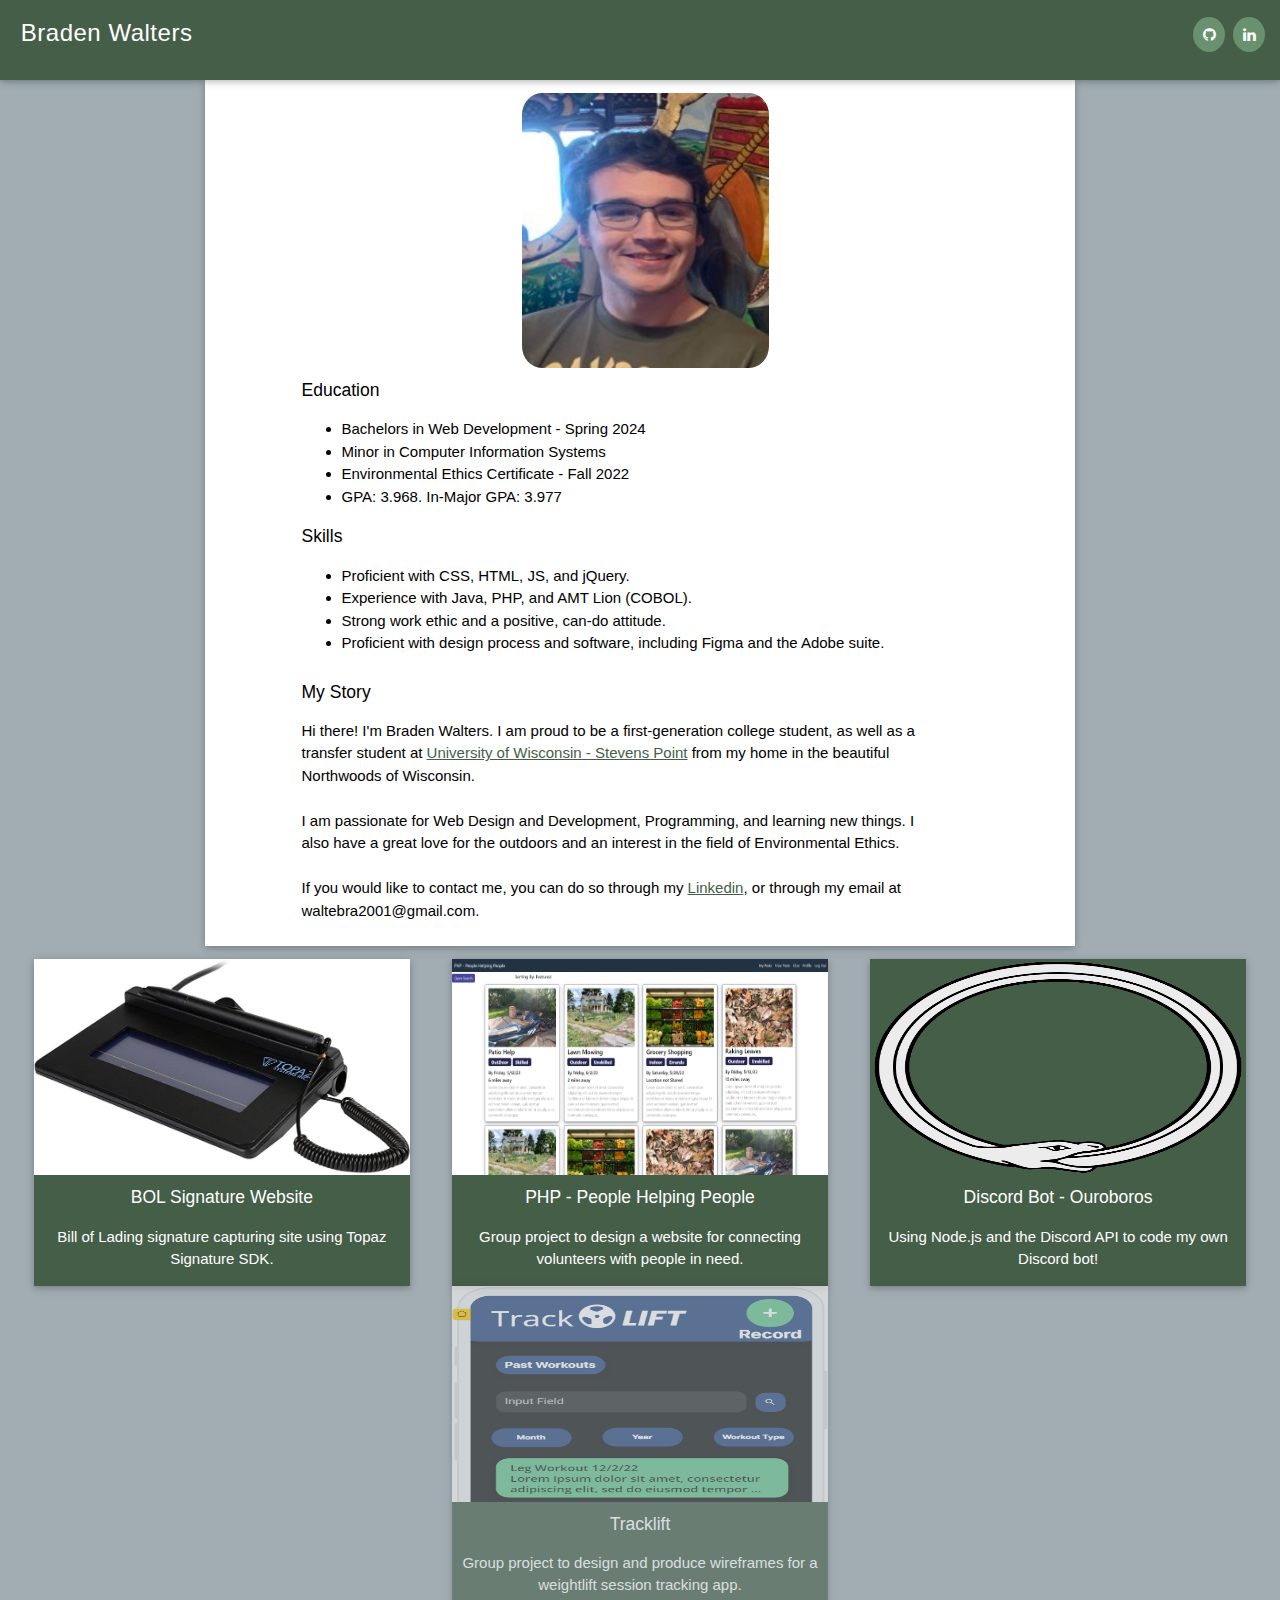
==== index.html @ 5bcd6ee5 "Updated Home Page" ====
<!DOCTYPE html>
    <html lang="en">
        <head>
            <meta charset="utf-8">
            <meta name="description" content="Personal Website">
            <meta name="author" content="Braden Walters">
            <meta name="viewport" content="width=device-width, initial-scale=1">
            <link rel="stylesheet" href="css/styles.css">
            <link rel="stylesheet" href="css/medium.css">
            <link rel="stylesheet" href="css/mobile.css">
            <link rel="stylesheet" href="css/colors.css">
            <!-- Add icon library -->
            <link rel="stylesheet" href="https://cdnjs.cloudflare.com/ajax/libs/font-awesome/4.7.0/css/font-awesome.min.css">
            <title>Braden Walters</title>
        </head>

        <body class="content-bg">
                <div class="navbar-div secondary-bg shadow">
                    <div class="container">
                        <a class="navbar-item navbar-brand primary" href="index.html">Braden Walters</a>
                        <div class="navbar-links">
                            <a href="https://github.com/waltebra" class="fa navbar-item fa-github primary" target="_blank"></a>
                            <a href="https://www.linkedin.com/in/braden-w-1715b9231/" class="fa navbar-item fa-linkedin primary" target="_blank"></a>
                        </div>
                    </div>
                </div> <!--END OF NAVBAR-->

            <main>
                <div id="about" class="content">
                    <div class="container about center primary-bg shadow">
                        <div class="about-blurb">
                            <div class="big-picture center">
                                <img src="img/placeholder_headshot.JPG" class="headshot" alt="A picture of me">
                            </div>
                        </div>

                        <div class="about-blurb" id="education">
                            <h3>Education</h3>
                            <ul>
                                <li>Bachelors in Web Development - Spring 2024</li>
                                <li>Minor in Computer Information Systems</li>
                                <li>Environmental Ethics Certificate - Fall 2022</li>
                                <li>GPA: 3.968. In-Major GPA: 3.977</li>
                            </ul>
                            <h3>Skills</h3>
                            <ul>
                                <li>Proficient with CSS, HTML, JS, and jQuery.</li>
                                <li>Experience with Java, PHP, and AMT Lion (COBOL).</li>
                                <li>Strong work ethic and a positive, can-do attitude.</li>
                                <li>Proficient with design process and software, including Figma and the Adobe suite.</li>
                            </ul>
                        </div>

                        <div class="about-blurb" id="mystory">
                            <h3>My Story</h3>
                            <p>Hi there! I'm Braden Walters. I am proud to be a first-generation college student, as well as a transfer student at <a href="https://www.uwsp.edu/" class="secondary underline">
                                University of Wisconsin - Stevens Point</a> from my home in the beautiful Northwoods of Wisconsin. 
                                <br>
                                <br>
                                I am passionate for Web Design and Development, Programming, and learning new things. I also have a great love for the outdoors and an interest in the field of Environmental Ethics.
                                <br>
                                <br>
                                If you would like to contact me, you can do so through my <a href="https://www.linkedin.com/in/braden-w-1715b9231/" class="secondary underline"> Linkedin</a>, 
                                or through my email at waltebra2001@gmail.com.</p>
                        </div>
                    </div>
                </div> <!--END OF ABOUT-->

                            <div class="row">
                                <div class="quarter secondary-bg primary shadow" id="bol" onclick="window.location.assign('./portfolio/bolsign.html')">
                                    <div class="quarter-image-div">
                                        <img src="img/topaz-signpad.jpg" alt="A Topaz T-S460 Signature Capture Pad." class="quarter-image">
                                    </div>
                                    <h3>BOL Signature Website</h3>
                                    <p>Bill of Lading signature capturing site using Topaz Signature SDK.</p>
                                </div>

                                <div class="quarter secondary-bg primary shadow" id="php" onclick="window.location.assign('./portfolio/php.html')">
                                    <div class="quarter-image-div">
                                        <img src="img/php.png" alt="A Mockup of a website People Helping People." class="quarter-image">
                                    </div>
                                    <h3>PHP - People Helping People</h3>
                                    <p>Group project to design a website for connecting volunteers with people in need.</p>
                                </div>

                                <div class="quarter secondary-bg primary shadow" id="discord" onclick="window.location.assign('./portfolio/discordbot.html')">
                                    <div class="quarter-image-div">
                                        <img src="img/Ouroboros.png" class="quarter-image"  alt="A stylized image of an Ouroboros snake.">
                                    </div>
                                    <h3>Discord Bot - Ouroboros</h3>
                                    <p>Using Node.js and the Discord API to code my own Discord bot!</p>
                                </div>

                                <div class="quarter secondary-bg primary shadow inactive" id="tracklift" onclick="window.location.assign('./portfolio/temp.html')">
                                    <div class="quarter-image-div">
                                        <img src="img/tracklift-thumbnail.png" alt="A Mockup of an app titled Track Lift." class="quarter-image">
                                    </div>
                                    <h3>Tracklift</h3>
                                    <p>Group project to design and produce wireframes for a weightlift session tracking app.</p>
                                </div>
                            </div>

                                
            </main>

                <script src="https://code.jquery.com/jquery-3.6.4.js" integrity="sha256-a9jBBRygX1Bh5lt8GZjXDzyOB+bWve9EiO7tROUtj/E=" crossorigin="anonymous"></script>
                <script src="js/script.js"></script>
        </body>
    </html>
---- css/styles.css ----
/*STYLES FOR WHOLE PAGE ELEMENTS */
* {
    box-sizing: border-box;
}

body {
    display: block;
    font-family: Arial, sans-serif;
    font-size: 15px;
    line-height: 1.5;
    margin: 0;
}

h1, h2, h3, h4, h5, h6 {
    font-family: "Segoe UI",Arial,sans-serif;
    font-weight: 400;
    margin: 1vh 0;
}

p {
    max-width: 74ch;
}

img {
    width:100%;
    height: 100%;
}

div {
    display: block;
}

a:link { 
    text-decoration: none; 
}

a:visited { 
    text-decoration: none; 
}

a:active {
     text-decoration: none; 
}

/*STYLES FOR THE NAVBAR*/
.navbar-div {
    margin: 0 0;
    position: relative;
    min-height: 80px;
    letter-spacing: .04vw;
    
    padding-bottom: 1.2vw;
    padding-top: 1.2vw;
}

.navbar-header {
    float: left;
    width: auto;
}

.navbar-brand {
    font-size: 24px;
}

.navbar-item {
    padding: 10px;
}

.navbar-links {
    float: right;
    margin-right: 1vw;
}

.fa {
    width: 32px;
    text-align: center;
    text-decoration: none;
    margin: 2px 2px;
    border-radius: 50%;
    background: #6A916F;
    color: #1A1A1A;
}

/*STYLES FOR THE ABOUT DIV*/
.big-picture    {
    width: 36%;
    min-width: 200px;
    height: 32vh;
    padding-top: 1vw;
}

.headshot {
    border-radius: 8%;
}

.about-blurb {
    width: 28%;
    height: 100%;
    display: inline-block;
    margin: 0vw 1vw;
}

.about {
    display:    flex;
    flex-wrap: wrap; 
    justify-content: space-around;
    padding-bottom: 1vh !important;
}

/*STYLES FOR THE PORTFOLIO DIV */
.row {
    padding: 0px 1vw 1vw 1vw;
    margin-top: 1vw;
    text-align: center;
    display:    flex;
    flex-wrap: wrap; 
    justify-content: space-around;
}

.quarter {
    float: left;
    text-align: center;
    width: 20%;
}

.quarter-image-div {
    width: 100%;
    height: 24vh;
}

.quarter:hover {
    box-shadow: 0.8em 0.8em 0.12em #5FDE70;
}

/*STYLES FOR THE PORTFOLIO PAGES*/
.left {
    display: flex;
}

.right {
    display: flex;
    flex-wrap: wrap;
}

.section-title {
    margin-bottom: 0;
}

.section-card {
    text-align: center;
    width: 100%;
    padding-top: 1vw;
}

.section-img {
    width: 90%;
    height: 28vh;
}

.section-text {
    margin-top: 1vh;
    padding-top: 0;
}

.section-content {
    display: grid; 
    grid-template-columns: 1fr 1fr; 
    gap: 1vw; 
}

/*REUSABLE CLASSES*/
.shadow {
    box-shadow: 0 2px 5px 0 rgba(0,0,0,0.16), 0 2px 10px 0 rgba(0,0,0,0.12);
}

.content {
    width: 100%;
    padding-left: 16%;
    padding-right: 16%;
}

.center {
    margin: 0 auto;
}

.container {
    padding-right: 0.84w;
    padding-left: 0.84vw;
    padding-bottom: 0.16vh;
    margin-right: auto;
    margin-left: auto;
}

.inactive {
    opacity: 60%;
}

a.underline {
    text-decoration: underline;
}
---- css/medium.css ----
/*Adjusts Elements for Medium Screens*/
@media screen and (min-width: 768px) and (max-width: 1440px) {
    .quarter {
        width: 30%;
    }

    /*PORTFOLIO ARTICLE ELEMENTS*/
    .left {
        width: 100%;
    }

    .right {
        width: 100%;
    }

    .section-content {
        display: block;
    } 

    .section-img {
        width: 60%;
        height: 24vh;
    }

    /*ABOUT DIV ELEMENTS*/
    .about-blurb {
        width: 80%;
        margin: 0 auto;
        display: block;
    }
}
---- css/mobile.css ----
/*Adjusts elements for small screens*/
@media screen and (max-width: 767px) {
    /*PORTFOLIO CARD ELEMENTS*/
    .row {
        display: grid;
    }

    .quarter {
        margin: 1vw auto;
        width: 85%;
    }

    /*PORTFOLIO ARTICLE ELEMENTS*/
    .left {
        width: 100%;
    }

    .right {
        width: 100%;
    }

    .section-content {
        display: block;
    } 

    /*ABOUT DIV ELEMENTS*/
    .about-blurb {
        width: 88%;
        margin: 0 auto;
        display: block;
    }
}
---- css/colors.css ----
/*ELEMENT COLORS*/

.primary {
    color: #FFFFFF;
}

.secondary {
    color: #455E48;
}

.secondary-light {
    color: #A2DEAA;
}

.accent {
    color: #5FDE70;
}

/*BACKGROUND COLORS*/

.primary-bg {
    background-color: #FFFFFF;
}

.secondary-bg {
    background-color: #455E48;
}

.secondary-light-bg {
    background-color: #A2DEAA;
}

.accent-bg {
    background-color: #5FDE70;
}

.content-bg {
    background-color: #A1ACB3;
}
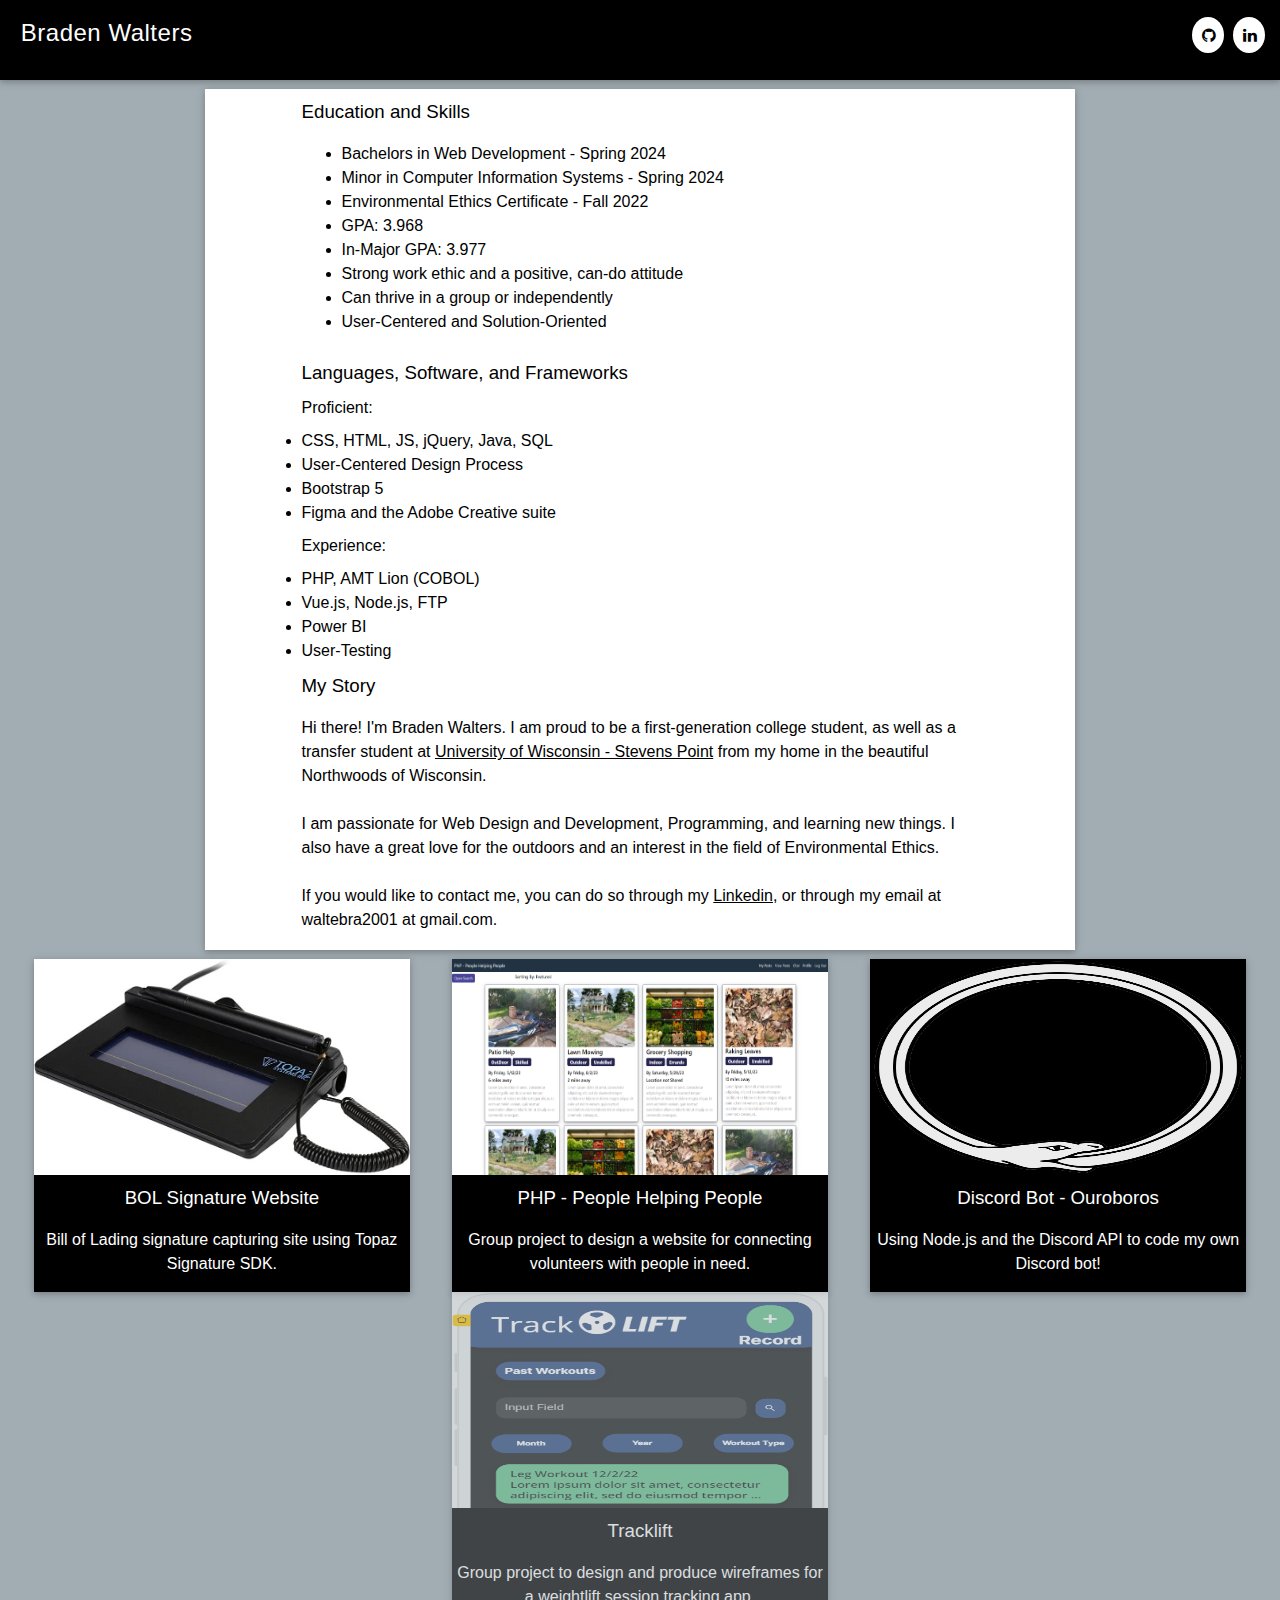
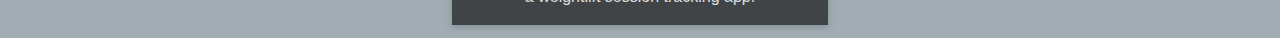
==== commit 26c6d136: "Updating colors, removing photo" ====
--- a/index.html
+++ b/index.html
@@ -19,8 +19,8 @@
                     <div class="container">
                         <a class="navbar-item navbar-brand primary" href="index.html">Braden Walters</a>
                         <div class="navbar-links">
-                            <a href="https://github.com/waltebra" class="fa navbar-item fa-github primary" target="_blank"></a>
-                            <a href="https://www.linkedin.com/in/braden-w-1715b9231/" class="fa navbar-item fa-linkedin primary" target="_blank"></a>
+                            <a href="https://github.com/waltebra" class="fa navbar-item fa-github secondary" target="_blank"></a>
+                            <a href="https://www.linkedin.com/in/braden-w-1715b9231/" class="fa navbar-item fa-linkedin secondary" target="_blank"></a>
                         </div>
                     </div>
                 </div> <!--END OF NAVBAR-->
@@ -28,26 +28,33 @@
             <main>
                 <div id="about" class="content">
                     <div class="container about center primary-bg shadow">
-                        <div class="about-blurb">
-                            <div class="big-picture center">
-                                <img src="img/placeholder_headshot.JPG" class="headshot" alt="A picture of me">
-                            </div>
+                        <div class="about-blurb" id="education">
+                            <h3>Education and Skills</h3>
+                            <ul>
+                                <li>Bachelors in Web Development - Spring 2024</li>
+                                <li>Minor in Computer Information Systems - Spring 2024</li>
+                                <li>Environmental Ethics Certificate - Fall 2022</li>
+                                <li>GPA: 3.968 </li>
+                                <li>In-Major GPA: 3.977</li>
+                                <li>Strong work ethic and a positive, can-do attitude</li>
+                                <li>Can thrive in a group or independently</li>
+                                <li>User-Centered and Solution-Oriented</li>
+                            </ul>
                         </div>
 
-                        <div class="about-blurb" id="education">
-                            <h3>Education</h3>
-                            <ul>
-                                <li>Bachelors in Web Development - Spring 2024</li>
-                                <li>Minor in Computer Information Systems</li>
-                                <li>Environmental Ethics Certificate - Fall 2022</li>
-                                <li>GPA: 3.968. In-Major GPA: 3.977</li>
-                            </ul>
-                            <h3>Skills</h3>
-                            <ul>
-                                <li>Proficient with CSS, HTML, JS, and jQuery.</li>
-                                <li>Experience with Java, PHP, and AMT Lion (COBOL).</li>
-                                <li>Strong work ethic and a positive, can-do attitude.</li>
-                                <li>Proficient with design process and software, including Figma and the Adobe suite.</li>
+                        <div class="about-blurb" id="skills">
+                            <h3>Languages, Software, and Frameworks</h3>
+                                <h4>Proficient:</h4>
+                                <li>CSS, HTML, JS, jQuery, Java, SQL</li>
+                                <li>User-Centered Design Process</li>
+                                <li>Bootstrap 5</li>
+                                <li>Figma and the Adobe Creative suite</li>
+
+                                <h4>Experience:</h4>
+                                <li>PHP, AMT Lion (COBOL)</li>
+                                <li>Vue.js, Node.js, FTP </li>
+                                <li>Power BI</li>
+                                <li>User-Testing</li>
                             </ul>
                         </div>
 
@@ -61,7 +68,7 @@
                                 <br>
                                 <br>
                                 If you would like to contact me, you can do so through my <a href="https://www.linkedin.com/in/braden-w-1715b9231/" class="secondary underline"> Linkedin</a>, 
-                                or through my email at waltebra2001@gmail.com.</p>
+                                or through my email at waltebra2001 at gmail.com.</p>
                         </div>
                     </div>
                 </div> <!--END OF ABOUT-->
@@ -98,10 +105,22 @@
                                     <h3>Tracklift</h3>
                                     <p>Group project to design and produce wireframes for a weightlift session tracking app.</p>
                                 </div>
-                            </div>
+                            </div>  
+            </main>
 
-                                
-            </main>
+            <!--
+            <footer>
+                <div class="navbar-div accent-bg shadow">
+                    <div class="container">
+                        <a class="navbar-item navbar-brand primary" href="index.html">Looking for consulting?</a>
+                        <div class="navbar-links">
+                            <a href="https://github.com/waltebra" class="fa navbar-item fa-github secondary" target="_blank"></a>
+                            <a href="https://www.linkedin.com/in/braden-w-1715b9231/" class="fa navbar-item fa-linkedin secondary" target="_blank"></a>
+                        </div>
+                    </div>
+                </div>
+            </footer>
+        -->
 
                 <script src="https://code.jquery.com/jquery-3.6.4.js" integrity="sha256-a9jBBRygX1Bh5lt8GZjXDzyOB+bWve9EiO7tROUtj/E=" crossorigin="anonymous"></script>
                 <script src="js/script.js"></script>
--- a/css/styles.css
+++ b/css/styles.css
@@ -6,7 +6,7 @@
 body {
     display: block;
     font-family: Arial, sans-serif;
-    font-size: 15px;
+    font-size: 16px;
     line-height: 1.5;
     margin: 0;
 }
@@ -77,8 +77,8 @@
     text-decoration: none;
     margin: 2px 2px;
     border-radius: 50%;
-    background: #6A916F;
-    color: #1A1A1A;
+    background: #FFFFFF;
+    color: #000000;
 }
 
 /*STYLES FOR THE ABOUT DIV*/
@@ -104,13 +104,11 @@
     display:    flex;
     flex-wrap: wrap; 
     justify-content: space-around;
-    padding-bottom: 1vh !important;
 }
 
 /*STYLES FOR THE PORTFOLIO DIV */
 .row {
     padding: 0px 1vw 1vw 1vw;
-    margin-top: 1vw;
     text-align: center;
     display:    flex;
     flex-wrap: wrap; 
@@ -177,6 +175,7 @@
     width: 100%;
     padding-left: 16%;
     padding-right: 16%;
+    margin: 1vh 0 1vh;
 }
 
 .center {
--- a/css/colors.css
+++ b/css/colors.css
@@ -5,7 +5,7 @@
 }
 
 .secondary {
-    color: #455E48;
+    color: #000000;
 }
 
 .secondary-light {
@@ -23,7 +23,7 @@
 }
 
 .secondary-bg {
-    background-color: #455E48;
+    background-color: #000000;
 }
 
 .secondary-light-bg {
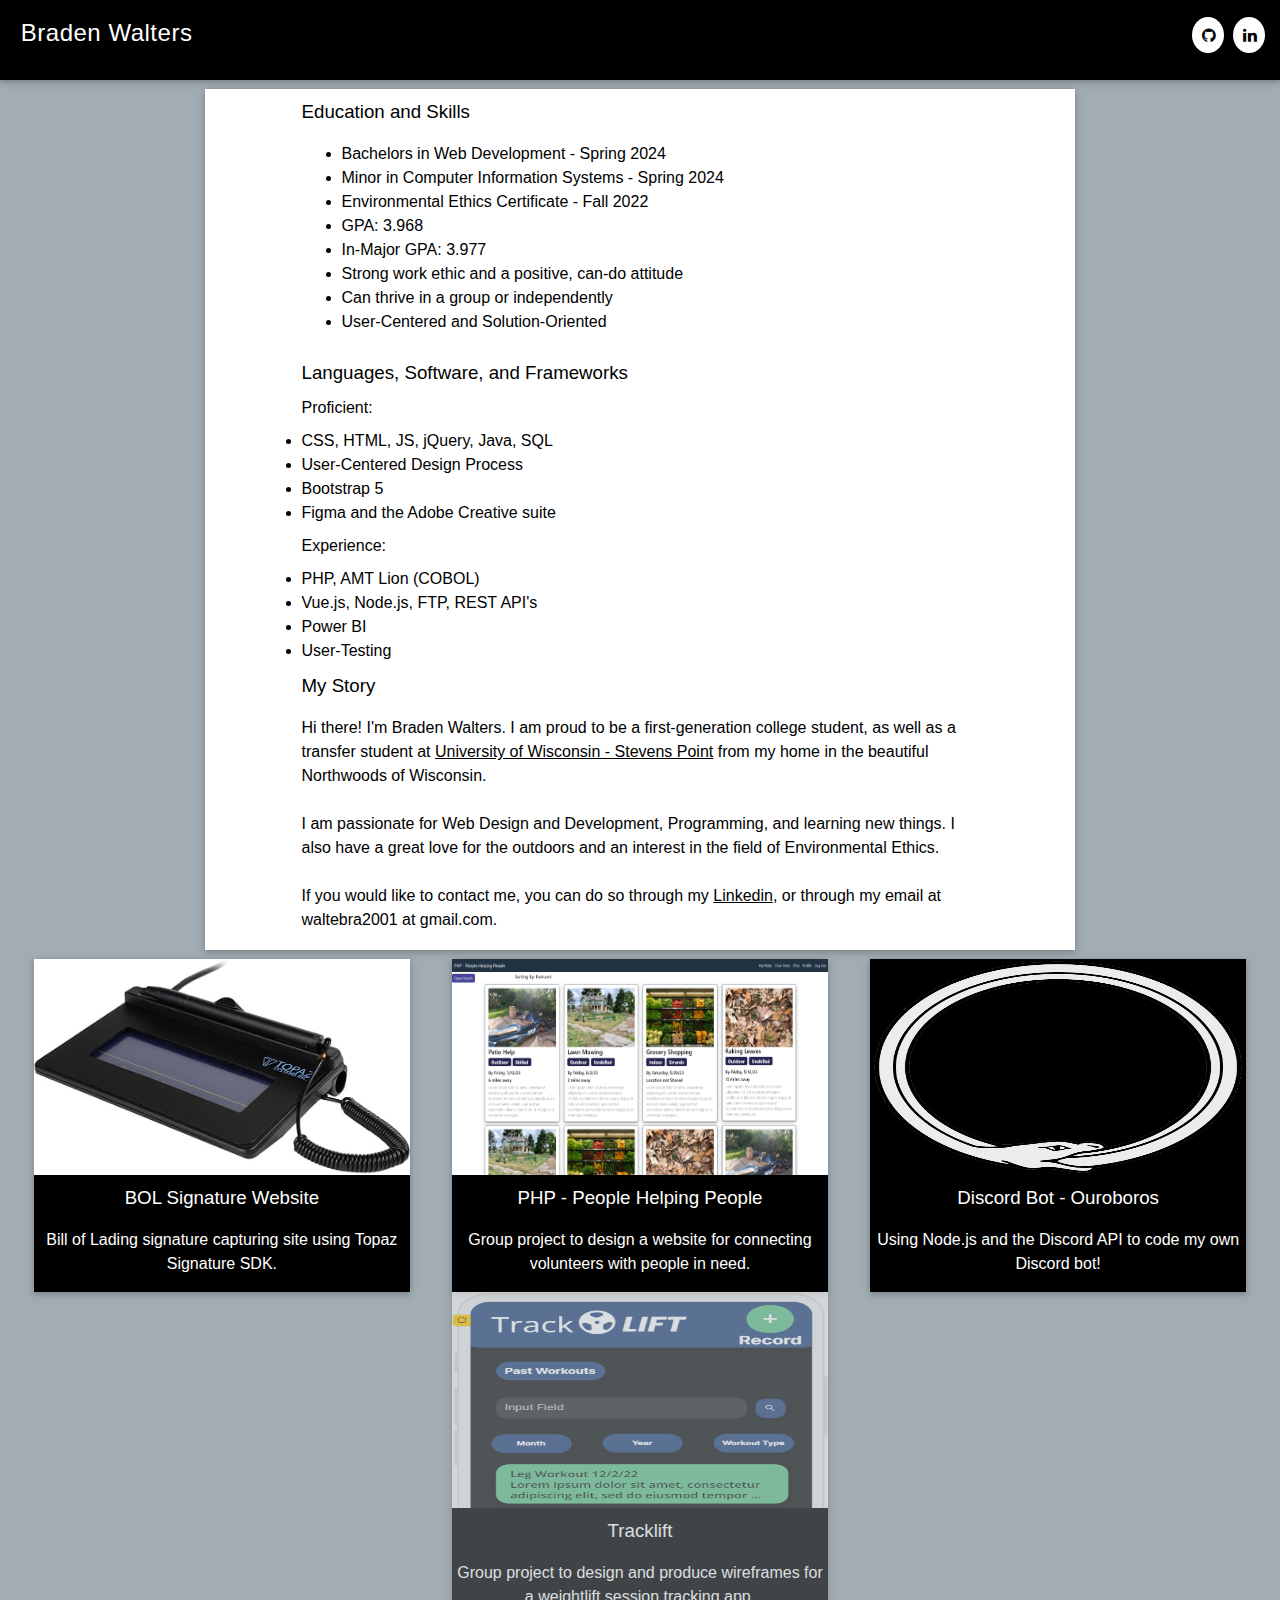
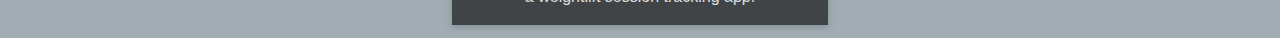
==== commit 8cfa7bb2: "Added REST to software skills" ====
--- a/index.html
+++ b/index.html
@@ -52,7 +52,7 @@
 
                                 <h4>Experience:</h4>
                                 <li>PHP, AMT Lion (COBOL)</li>
-                                <li>Vue.js, Node.js, FTP </li>
+                                <li>Vue.js, Node.js, FTP, REST API's</li>
                                 <li>Power BI</li>
                                 <li>User-Testing</li>
                             </ul>
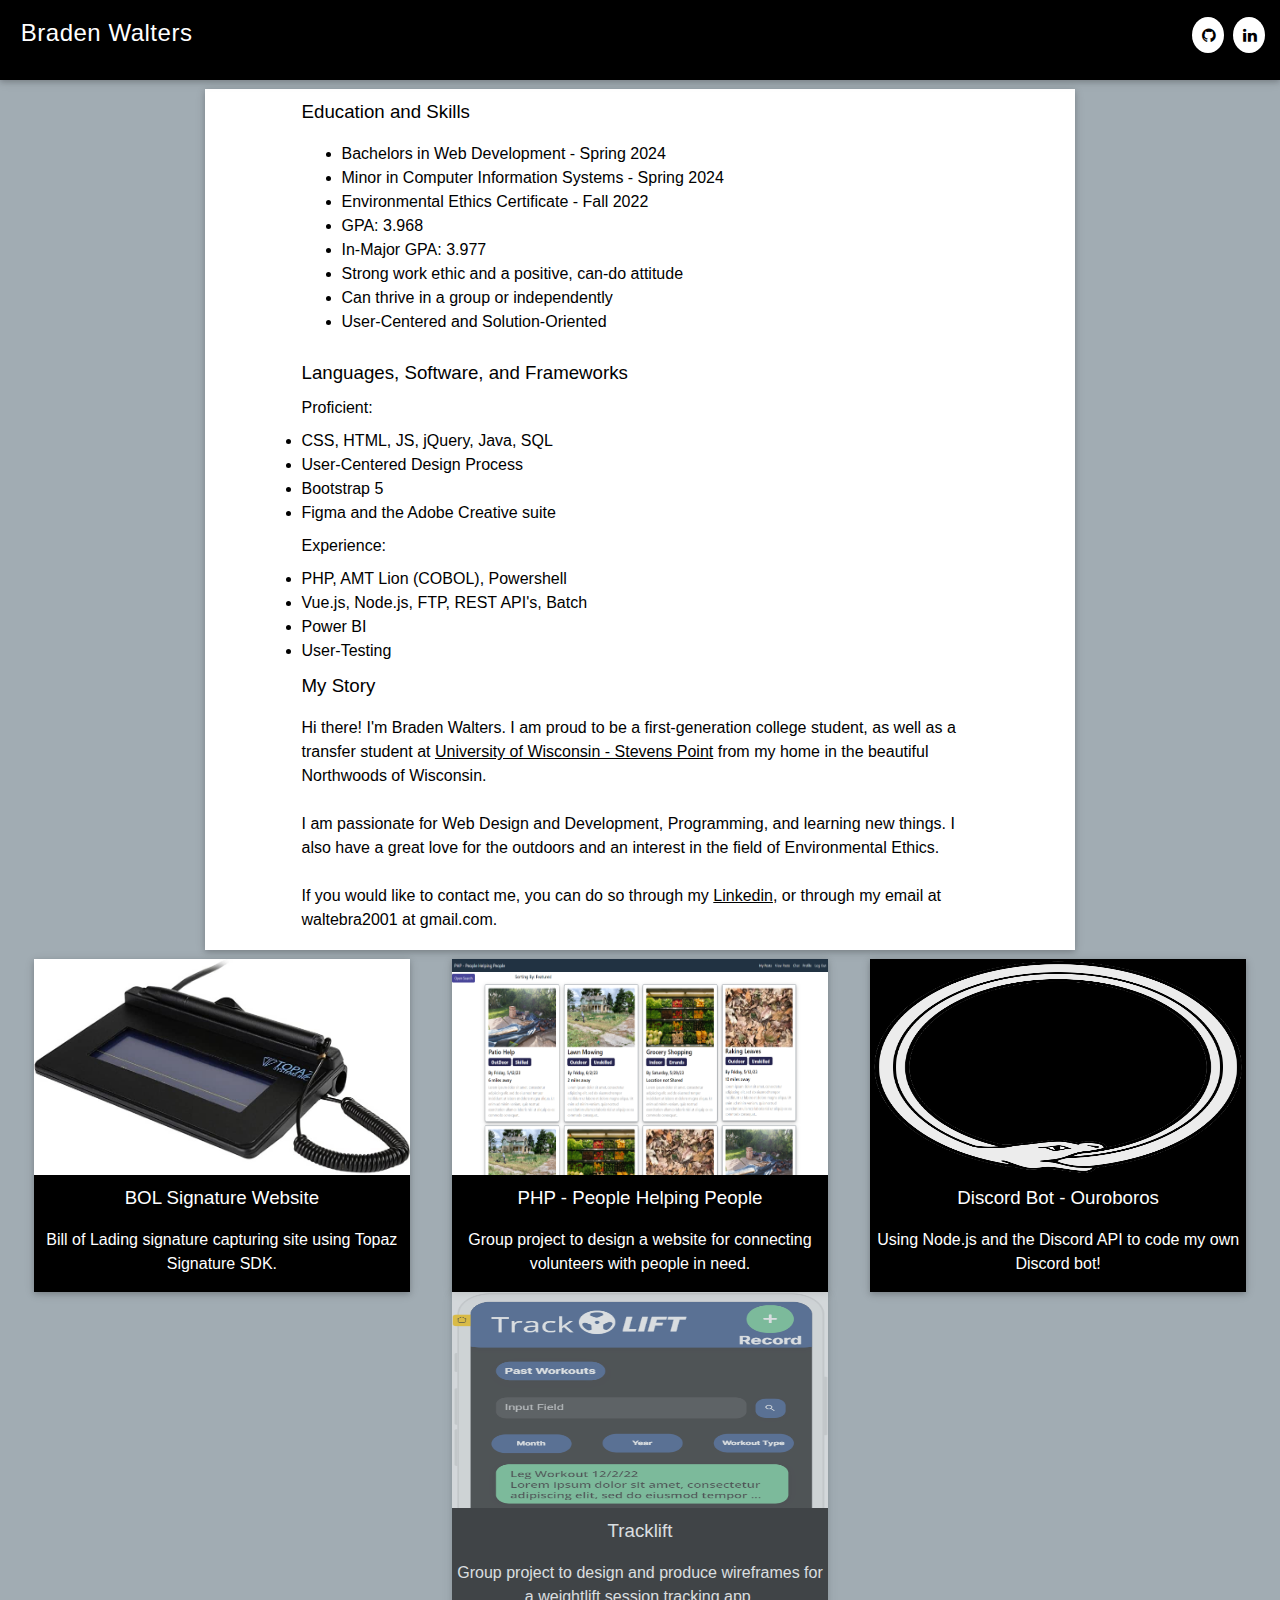
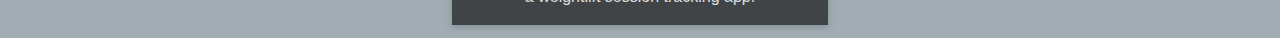
==== commit 3a2e8a14: "Added batch" ====
--- a/index.html
+++ b/index.html
@@ -51,8 +51,8 @@
                                 <li>Figma and the Adobe Creative suite</li>
 
                                 <h4>Experience:</h4>
-                                <li>PHP, AMT Lion (COBOL)</li>
-                                <li>Vue.js, Node.js, FTP, REST API's</li>
+                                <li>PHP, AMT Lion (COBOL), Powershell</li>
+                                <li>Vue.js, Node.js, FTP, REST API's, Batch</li>
                                 <li>Power BI</li>
                                 <li>User-Testing</li>
                             </ul>
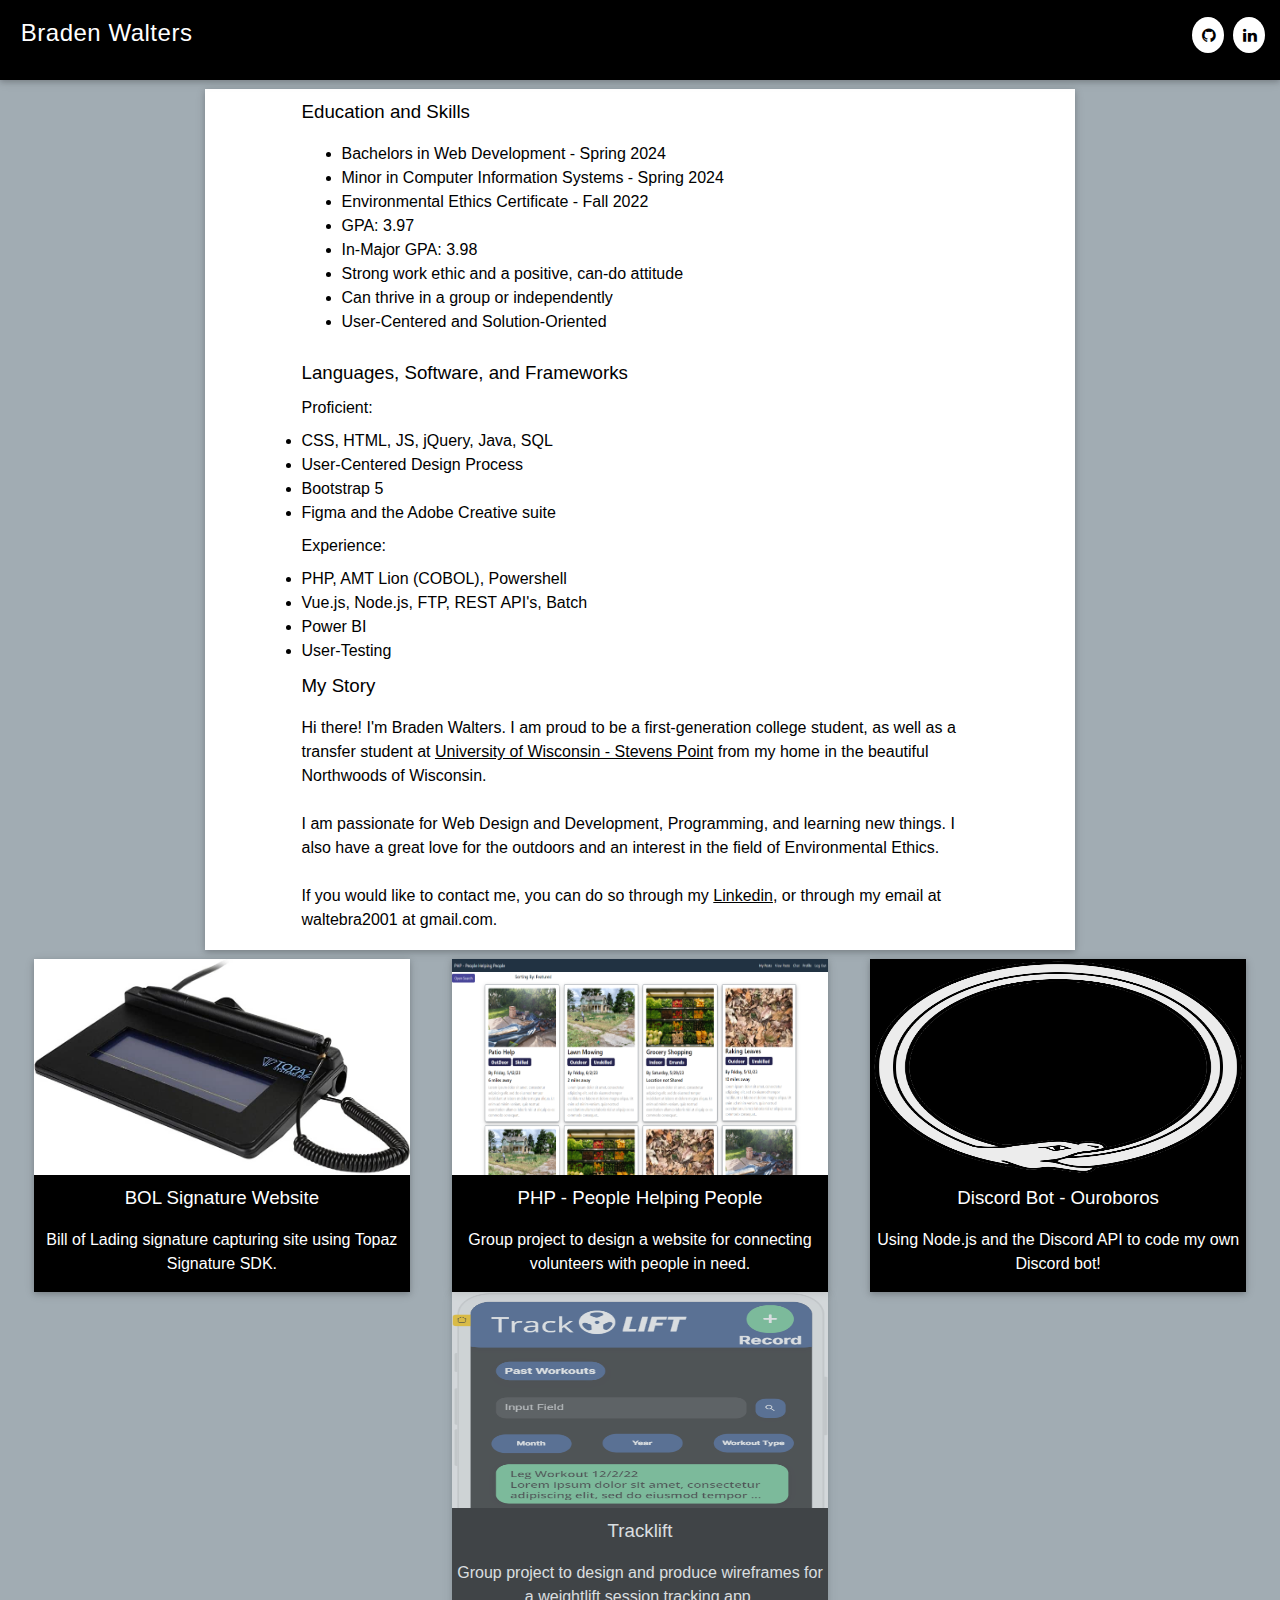
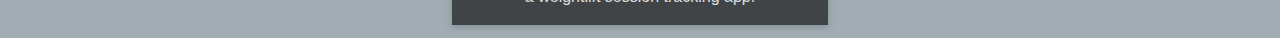
==== commit 240e27b0: "updated GPA" ====
--- a/index.html
+++ b/index.html
@@ -34,8 +34,8 @@
                                 <li>Bachelors in Web Development - Spring 2024</li>
                                 <li>Minor in Computer Information Systems - Spring 2024</li>
                                 <li>Environmental Ethics Certificate - Fall 2022</li>
-                                <li>GPA: 3.968 </li>
-                                <li>In-Major GPA: 3.977</li>
+                                <li>GPA: 3.97</li>
+                                <li>In-Major GPA: 3.98</li>
                                 <li>Strong work ethic and a positive, can-do attitude</li>
                                 <li>Can thrive in a group or independently</li>
                                 <li>User-Centered and Solution-Oriented</li>
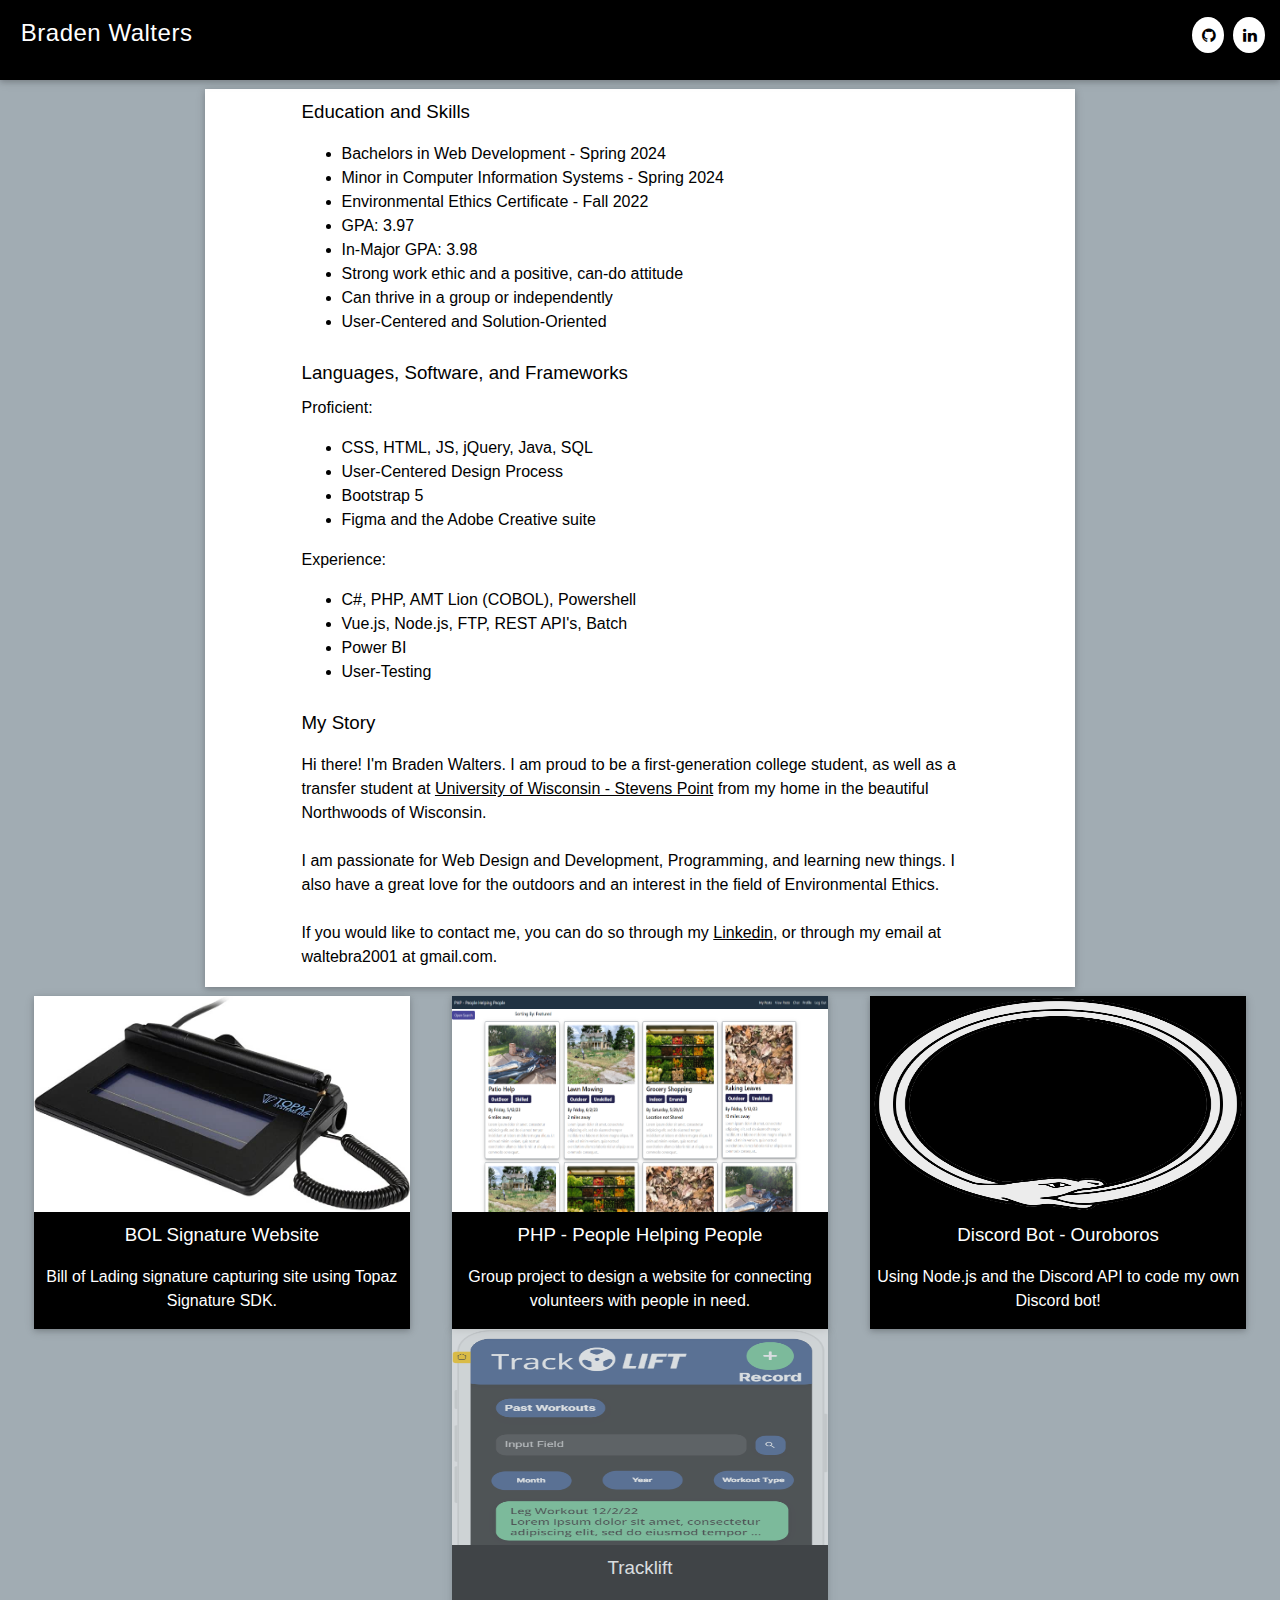
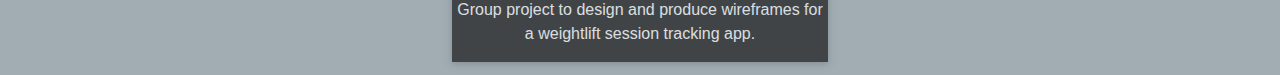
==== commit 4d2c3ee5: "Fixed uneven UL tags" ====
--- a/index.html
+++ b/index.html
@@ -45,16 +45,20 @@
                         <div class="about-blurb" id="skills">
                             <h3>Languages, Software, and Frameworks</h3>
                                 <h4>Proficient:</h4>
-                                <li>CSS, HTML, JS, jQuery, Java, SQL</li>
-                                <li>User-Centered Design Process</li>
-                                <li>Bootstrap 5</li>
-                                <li>Figma and the Adobe Creative suite</li>
+                                <ul>
+                                    <li>CSS, HTML, JS, jQuery, Java, SQL</li>
+                                    <li>User-Centered Design Process</li>
+                                    <li>Bootstrap 5</li>
+                                    <li>Figma and the Adobe Creative suite</li>
+                                </ul>
 
                                 <h4>Experience:</h4>
-                                <li>PHP, AMT Lion (COBOL), Powershell</li>
-                                <li>Vue.js, Node.js, FTP, REST API's, Batch</li>
-                                <li>Power BI</li>
-                                <li>User-Testing</li>
+                                <ul>
+                                    <li>C#, PHP, AMT Lion (COBOL), Powershell</li>
+                                    <li>Vue.js, Node.js, FTP, REST API's, Batch</li>
+                                    <li>Power BI</li>
+                                    <li>User-Testing</li>
+                                </ul>
                             </ul>
                         </div>
 
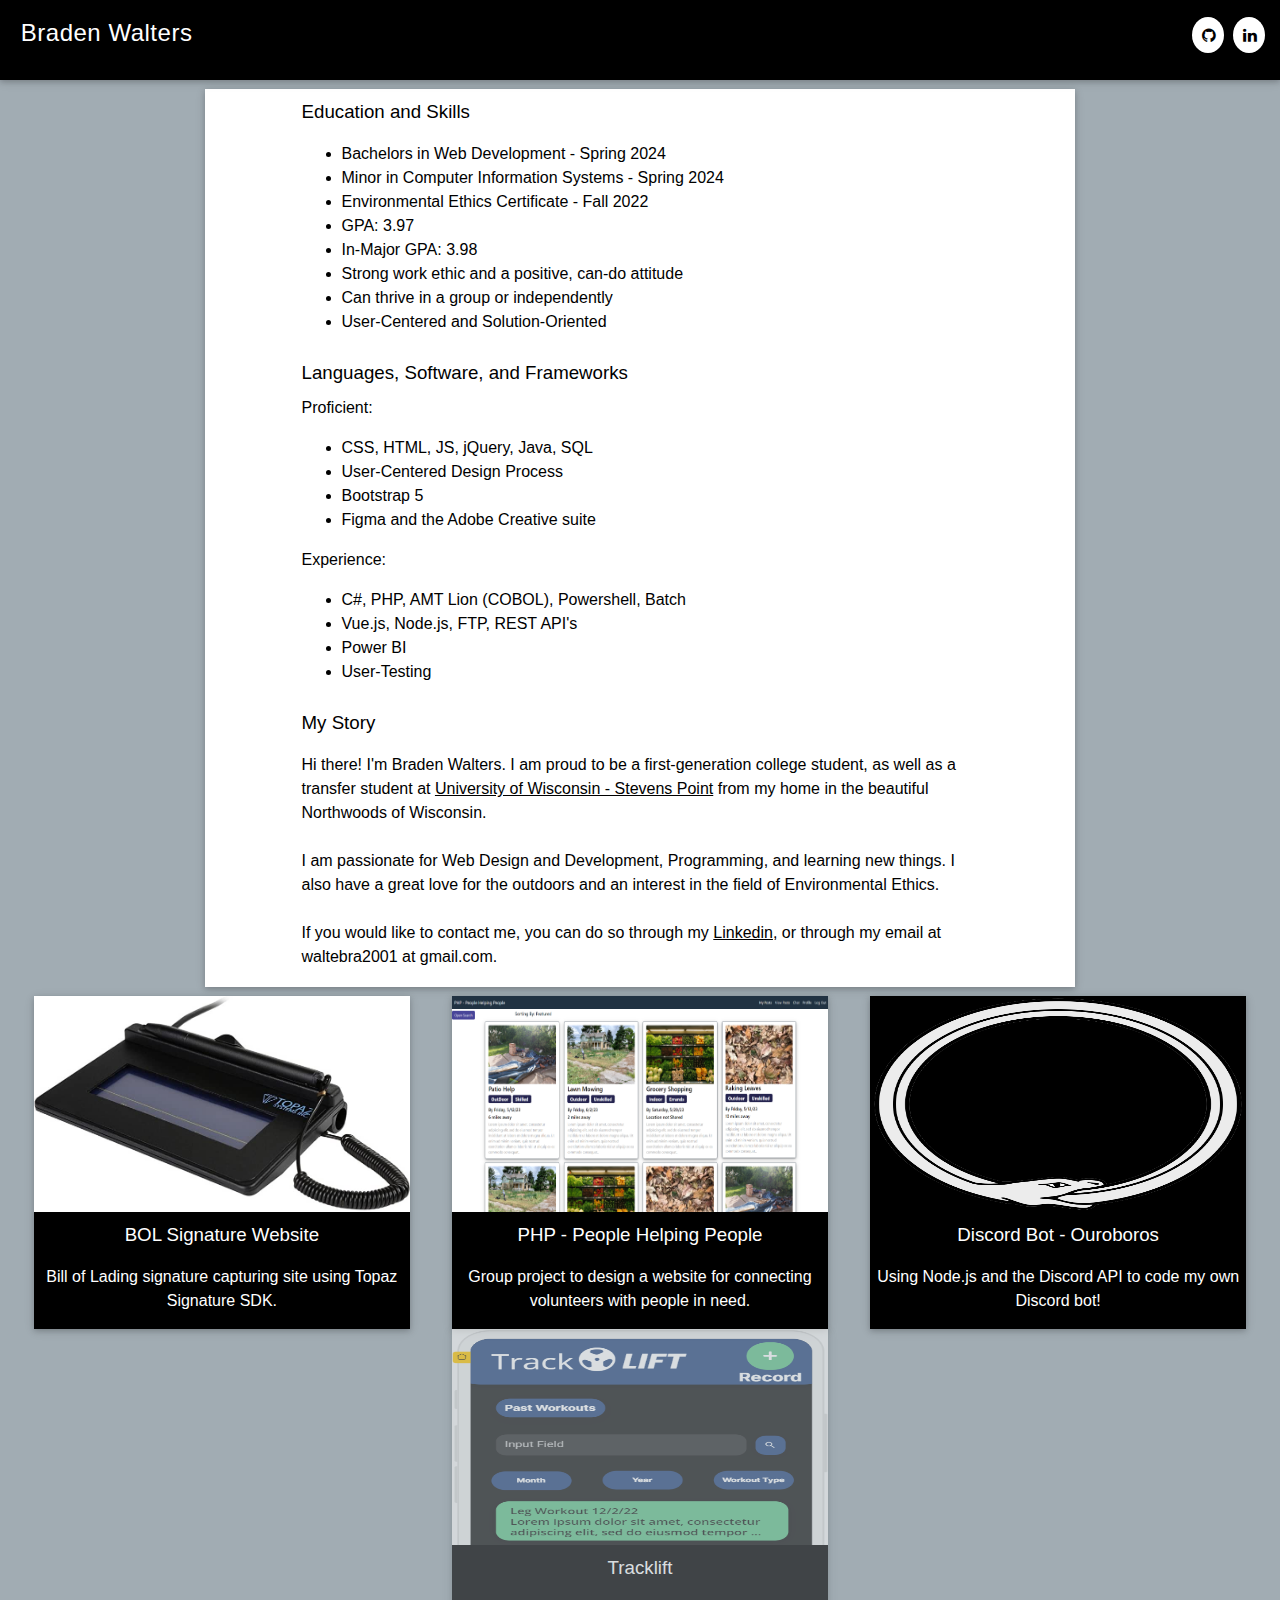
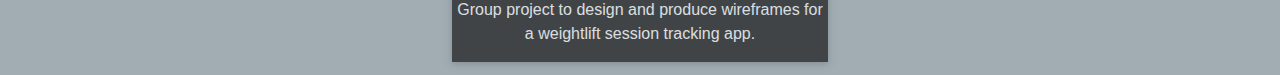
==== commit b6d0ed47: "changed position of powershell and batch" ====
--- a/index.html
+++ b/index.html
@@ -54,8 +54,8 @@
 
                                 <h4>Experience:</h4>
                                 <ul>
-                                    <li>C#, PHP, AMT Lion (COBOL), Powershell</li>
-                                    <li>Vue.js, Node.js, FTP, REST API's, Batch</li>
+                                    <li>C#, PHP, AMT Lion (COBOL), Powershell, Batch</li>
+                                    <li>Vue.js, Node.js, FTP, REST API's</li>
                                     <li>Power BI</li>
                                     <li>User-Testing</li>
                                 </ul>
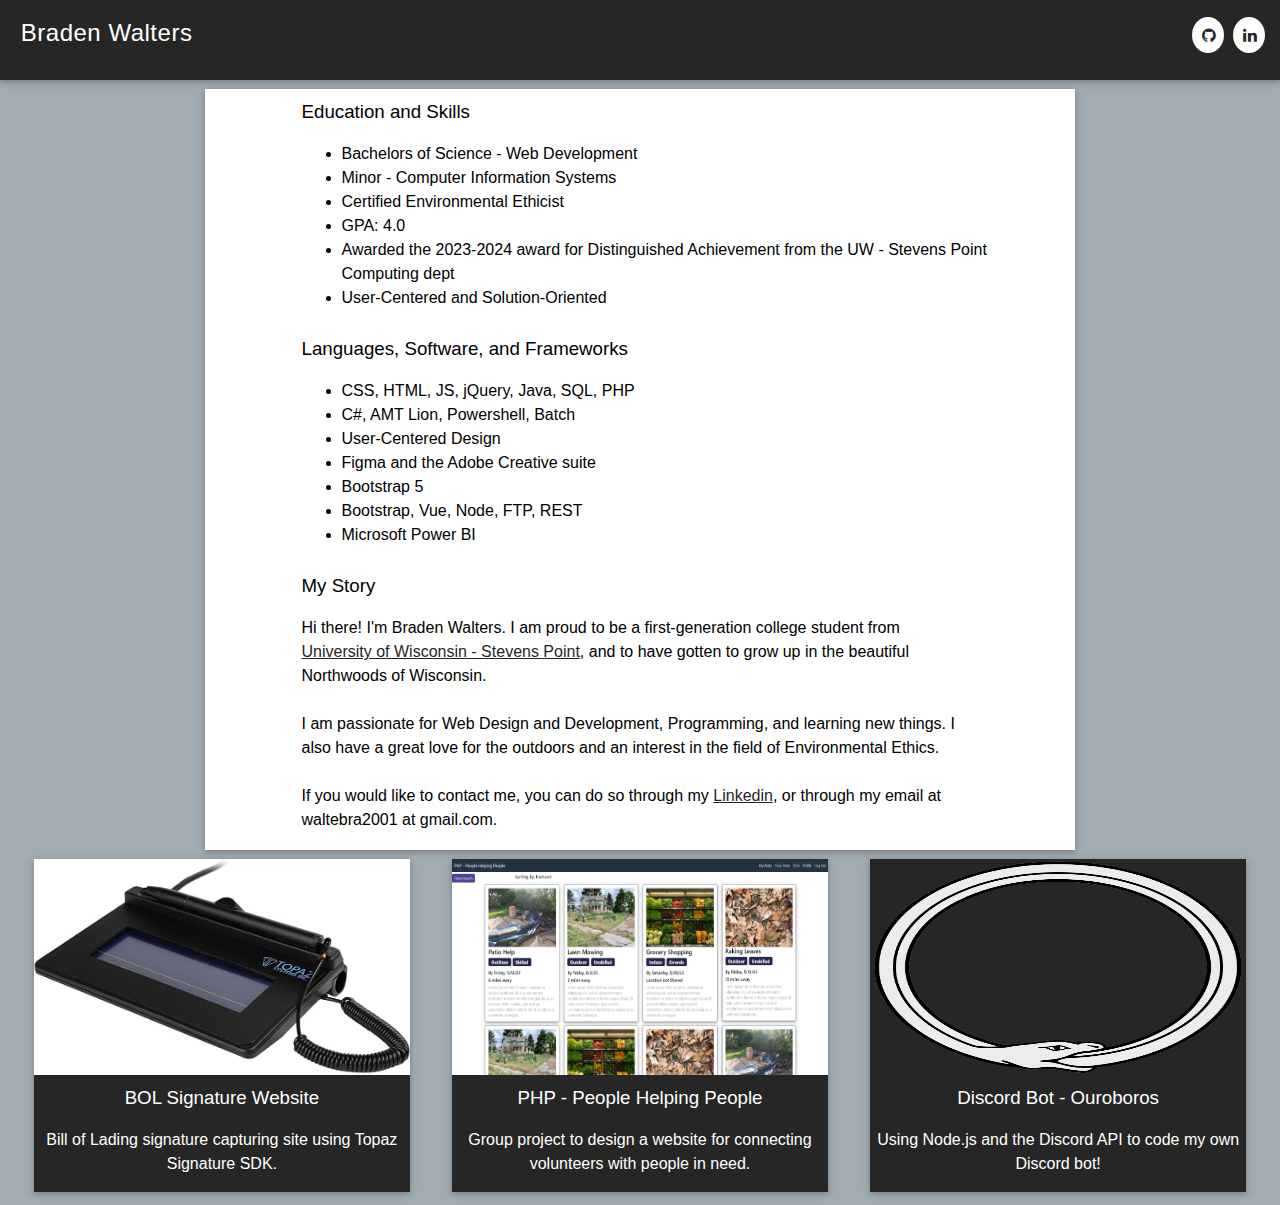
==== commit 0e55dc3e: "Updating for 2024" ====
--- a/index.html
+++ b/index.html
@@ -31,41 +31,33 @@
                         <div class="about-blurb" id="education">
                             <h3>Education and Skills</h3>
                             <ul>
-                                <li>Bachelors in Web Development - Spring 2024</li>
-                                <li>Minor in Computer Information Systems - Spring 2024</li>
-                                <li>Environmental Ethics Certificate - Fall 2022</li>
-                                <li>GPA: 3.97</li>
-                                <li>In-Major GPA: 3.98</li>
-                                <li>Strong work ethic and a positive, can-do attitude</li>
-                                <li>Can thrive in a group or independently</li>
+                                <li>Bachelors of Science - Web Development</li>
+                                <li>Minor - Computer Information Systems</li>
+                                <li>Certified Environmental Ethicist</li>
+                                <li>GPA: 4.0</li>
+                                <li>Awarded the 2023-2024 award for Distinguished Achievement from the UW - Stevens Point Computing dept</li>
                                 <li>User-Centered and Solution-Oriented</li>
                             </ul>
                         </div>
 
                         <div class="about-blurb" id="skills">
                             <h3>Languages, Software, and Frameworks</h3>
-                                <h4>Proficient:</h4>
                                 <ul>
-                                    <li>CSS, HTML, JS, jQuery, Java, SQL</li>
-                                    <li>User-Centered Design Process</li>
+                                    <li>CSS, HTML, JS, jQuery, Java, SQL, PHP</li>
+                                    <li>C#, AMT Lion, Powershell, Batch</li>
+                                    <li>User-Centered Design</li>
+                                    <li>Figma and the Adobe Creative suite</li>
                                     <li>Bootstrap 5</li>
-                                    <li>Figma and the Adobe Creative suite</li>
-                                </ul>
-
-                                <h4>Experience:</h4>
-                                <ul>
-                                    <li>C#, PHP, AMT Lion (COBOL), Powershell, Batch</li>
-                                    <li>Vue.js, Node.js, FTP, REST API's</li>
-                                    <li>Power BI</li>
-                                    <li>User-Testing</li>
+                                    <li>Bootstrap, Vue, Node, FTP, REST</li>
+                                    <li>Microsoft Power BI</li>
                                 </ul>
                             </ul>
                         </div>
 
                         <div class="about-blurb" id="mystory">
                             <h3>My Story</h3>
-                            <p>Hi there! I'm Braden Walters. I am proud to be a first-generation college student, as well as a transfer student at <a href="https://www.uwsp.edu/" class="secondary underline">
-                                University of Wisconsin - Stevens Point</a> from my home in the beautiful Northwoods of Wisconsin. 
+                            <p>Hi there! I'm Braden Walters. I am proud to be a first-generation college student from <a href="https://www.uwsp.edu/" class="secondary underline">
+                                University of Wisconsin - Stevens Point</a>, and to have gotten to grow up in the beautiful Northwoods of Wisconsin. 
                                 <br>
                                 <br>
                                 I am passionate for Web Design and Development, Programming, and learning new things. I also have a great love for the outdoors and an interest in the field of Environmental Ethics.
@@ -101,14 +93,6 @@
                                     <h3>Discord Bot - Ouroboros</h3>
                                     <p>Using Node.js and the Discord API to code my own Discord bot!</p>
                                 </div>
-
-                                <div class="quarter secondary-bg primary shadow inactive" id="tracklift" onclick="window.location.assign('./portfolio/temp.html')">
-                                    <div class="quarter-image-div">
-                                        <img src="img/tracklift-thumbnail.png" alt="A Mockup of an app titled Track Lift." class="quarter-image">
-                                    </div>
-                                    <h3>Tracklift</h3>
-                                    <p>Group project to design and produce wireframes for a weightlift session tracking app.</p>
-                                </div>
                             </div>  
             </main>
 
--- a/css/colors.css
+++ b/css/colors.css
@@ -5,7 +5,7 @@
 }
 
 .secondary {
-    color: #000000;
+    color: #262626;
 }
 
 .secondary-light {
@@ -23,7 +23,7 @@
 }
 
 .secondary-bg {
-    background-color: #000000;
+    background-color: #262626;
 }
 
 .secondary-light-bg {
